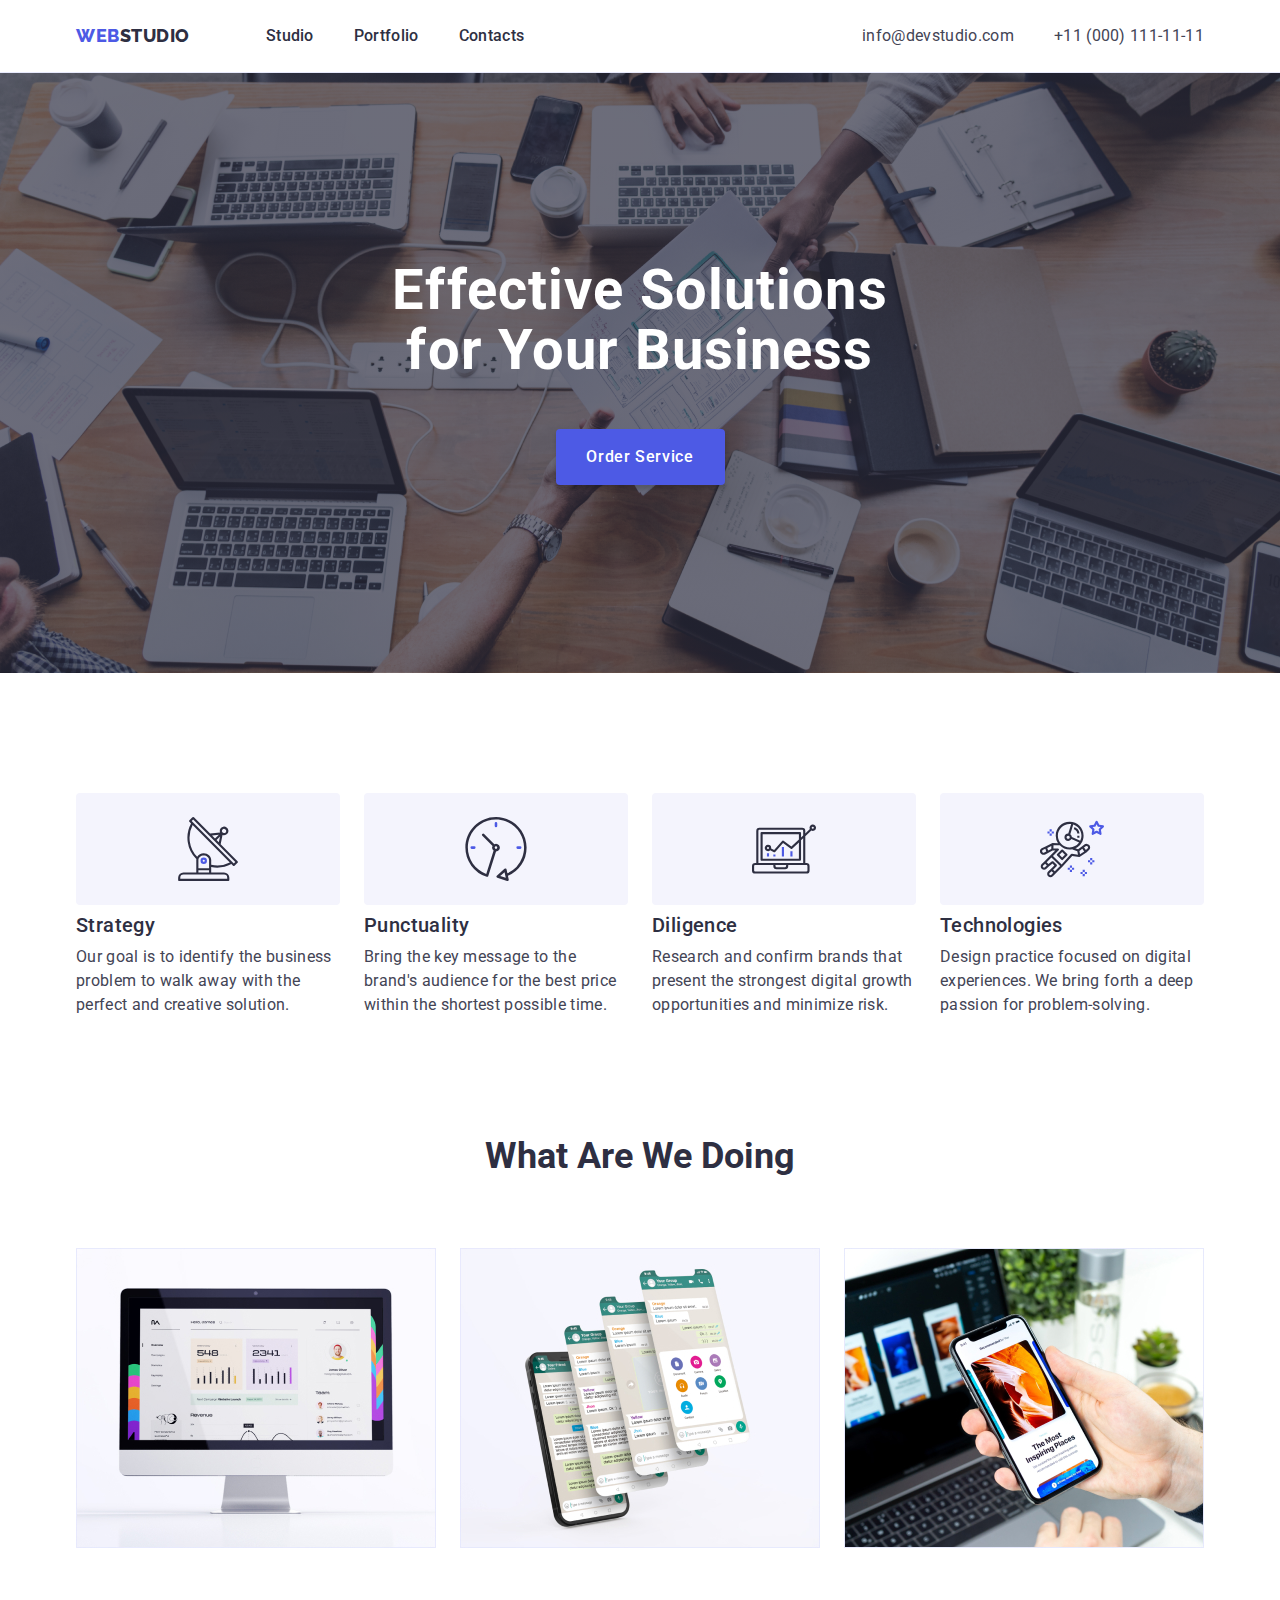
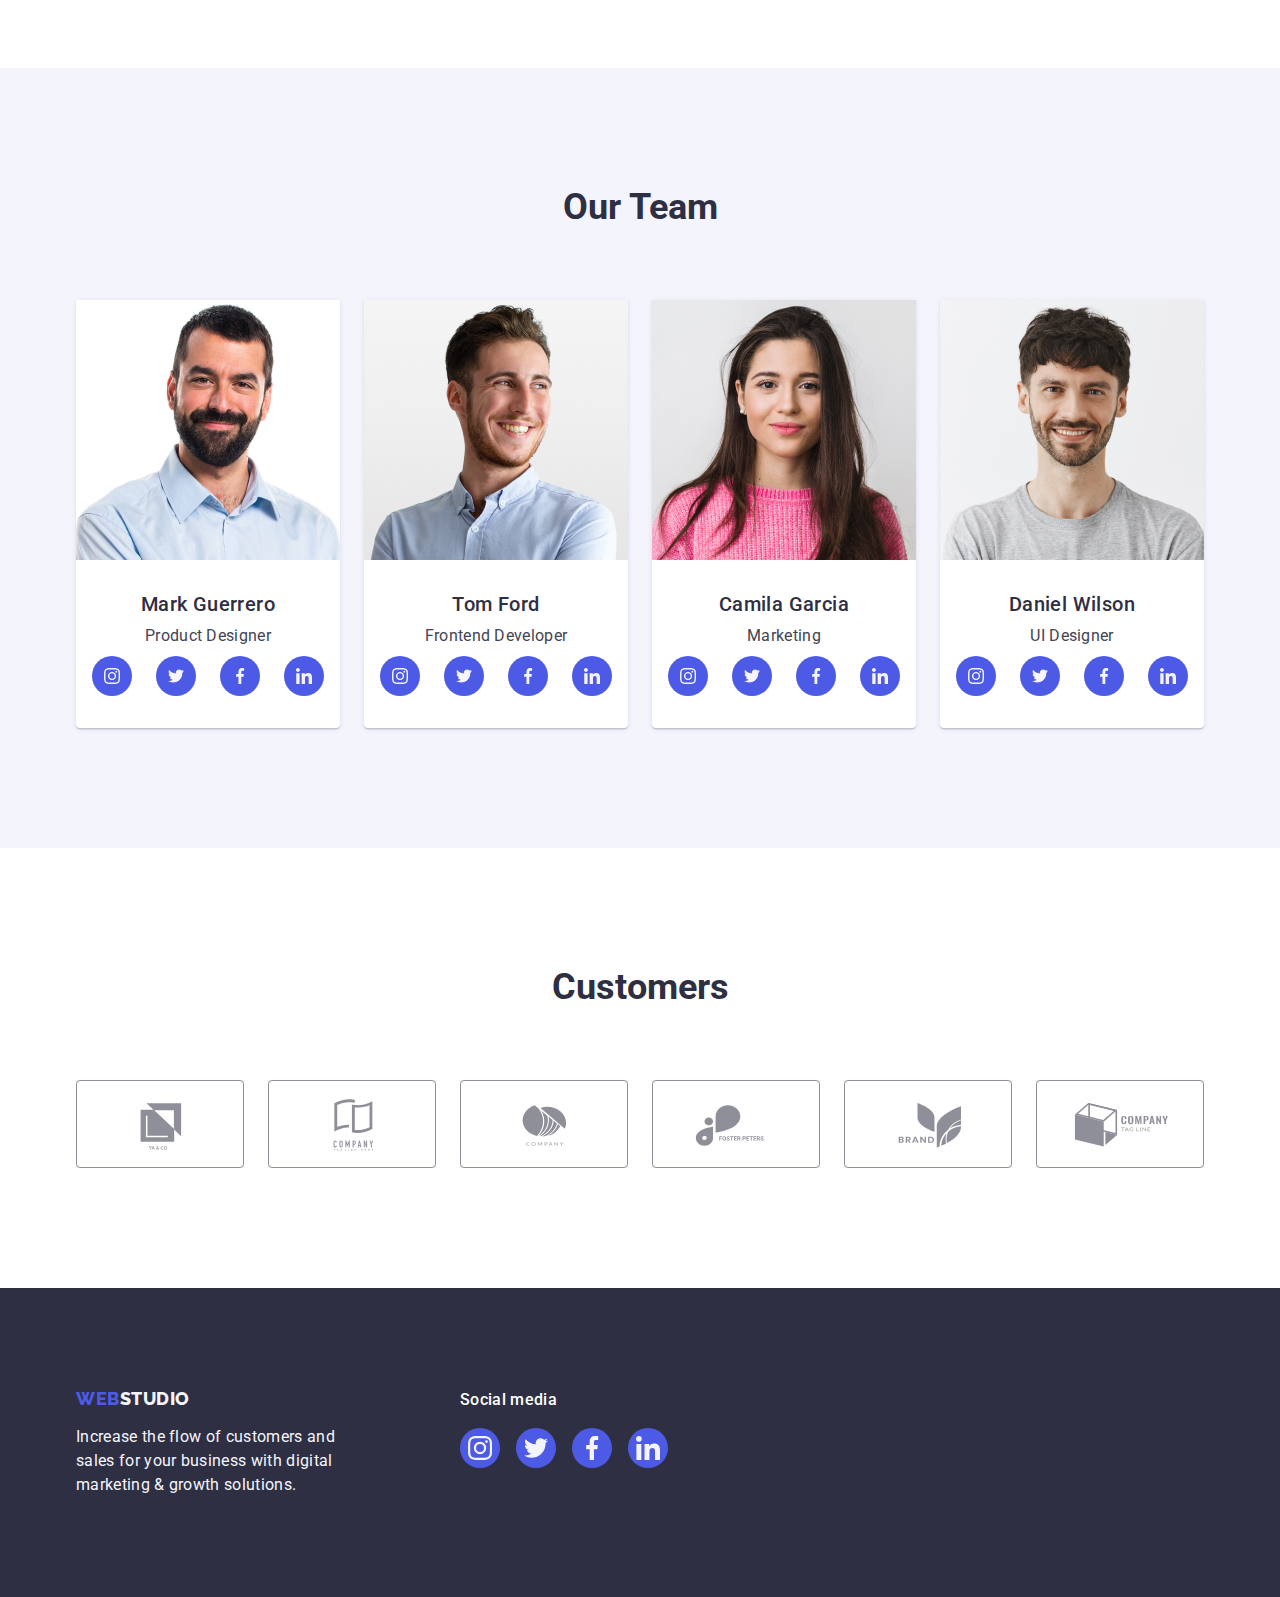
==== index.html @ 90d9a867 "Initial commit" ====
<!DOCTYPE html>
<html lang="en">
  <head>
    <meta charset="UTF-8" />
    <meta http-equiv="X-UA-Compatible" content="IE=edge" />
    <meta name="viewport" content="width=device-width, initial-scale=1.0" />
    <title>WebStudio</title>
    <!-- Fonts -->
    <link rel="preconnect" href="https://fonts.googleapis.com" />
    <link rel="preconnect" href="https://fonts.gstatic.com" crossorigin />
    <link
      href="https://fonts.googleapis.com/css2?family=Raleway:wght@800&family=Roboto:wght@400;500;700;900&display=swap"
      rel="stylesheet"
    />
    <!-- Normalize styles -->
    <link
      rel="stylesheet"
      href="https://cdn.jsdelivr.net/npm/modern-normalize@1.1.0/modern-normalize.min.css"
    />
    <!-- Custom styles -->
    <link rel="stylesheet" href="./css/styles.css" />
  </head>
  <body>
    <!-- Header section -->
    <header class="header">
      <div class="container container-nav">
        <nav class="nav">
          <!-- Logo -->
          <a href="./index.html" class="link logo"
            >Web<span class="logo-dark">Studio</span></a
          >
          <!-- Navigation -->
          <ul class="list header-nav-list">
            <li class="header-nav-item">
              <a class="link" href="./index.html">Studio</a>
            </li>
            <li class="header-nav-item">
              <a class="link" href="./portfolio.html">Portfolio</a>
            </li>
            <li class="header-nav-item">
              <a class="link" href="">Contacts</a>
            </li>
          </ul>
        </nav>
        <!-- Contacts -->
        <address class="address container-address">
          <ul class="list address-list">
            <li>
              <a class="link" href="mailto:info@devstudio.com"
                >info@devstudio.com</a
              >
            </li>
            <li>
              <a class="link" href="tel:+110001111111">+11 (000) 111-11-11</a>
            </li>
          </ul>
        </address>
      </div>
    </header>
    <main class="main">
      <!-- Hero section-1 -->
      <section class="hero">
        <div class="container">
          <h1 class="hero-title">Effective Solutions for Your Business</h1>
          <button class="button" type="button">Order Service</button>
        </div>
      </section>
      <!-- Benefits section-2 -->
      <section class="benefits-section section">
        <div class="container">
          <h2 class="section-title visually-hidden">Benefits</h2>
          <ul class="list benefits-list">
            <li class="benefits-descr">
              <div class="benefits-bgc-icon">
                <svg class="benefits-icon" width="64" height="64">
                  <use href="./images/icon.svg#icon-antenna"></use>
                </svg>
              </div>
              <h3 class="sub-title">Strategy</h3>
              <p class="text">
                Our goal is to identify the business problem to walk away with
                the perfect and creative solution.
              </p>
            </li>
            <li class="benefits-descr">
              <div class="benefits-bgc-icon">
                <svg class="benefits-icon" width="64" height="64">
                  <use href="./images/icon.svg#icon-clock"></use>
                </svg>
              </div>
              <h3 class="sub-title">Punctuality</h3>
              <p class="text">
                Bring the key message to the brand's audience for the best price
                within the shortest possible time.
              </p>
            </li>
            <li class="benefits-descr">
              <div class="benefits-bgc-icon">
                <svg class="benefits-icon" width="64" height="64">
                  <use href="./images/icon.svg#icon-diagram"></use>
                </svg>
              </div>
              <h3 class="sub-title">Diligence</h3>
              <p class="text">
                Research and confirm brands that present the strongest digital
                growth opportunities and minimize risk.
              </p>
            </li>
            <li class="benefits-descr">
              <div class="benefits-bgc-icon">
                <svg class="benefits-icon" width="64" height="64">
                  <use href="./images/icon.svg#icon-astronaut"></use>
                </svg>
              </div>
              <h3 class="sub-title">Technologies</h3>
              <p class="text">
                Design practice focused on digital experiences. We bring forth a
                deep passion for problem-solving.
              </p>
            </li>
          </ul>
        </div>
      </section>
      <!-- SERVICES SECTION-3 -->
      <section class="services-section">
        <div class="container">
          <h2 class="section-title">What are we doing</h2>
          <ul class="list services-list">
            <li class="services-descr">
              <img
                src="./images/img-1.jpg"
                alt="PC monitor"
                width="360"
                height="300"
              />
            </li>
            <li class="services-descr">
              <img
                src="./images/img-2.jpg"
                alt="Phone app"
                width="360"
                height="300"
              />
            </li>
            <li class="services-descr">
              <img
                src="./images/img-3.jpg"
                alt="Mobile phone"
                width="360"
                height="300"
              />
            </li>
          </ul>
        </div>
      </section>
      <!-- Team section-4 -->
      <section class="section team-section">
        <div class="container">
          <h2 class="section-title">Our Team</h2>
          <ul class="list team-list">
            <li class="team-card">
              <img
                src="./images/team/mark-guerrero.jpg"
                alt="Mark Guerrero"
                width="264"
                height="260"
              />
              <div class="team-descr">
                <h3 class="sub-title">Mark Guerrero</h3>
                <p class="text member-descr">Product Designer</p>
                <ul class="socials list">
                  <li class="socials-item">
                    <a
                      class="socials-link link"
                      href="https://www.instagram.com"
                      target="_blank"
                      rel="noopener noreferrer"
                      aria-label="Instagram icon"
                    >
                      <svg class="socials-icon" width="16" height="16">
                        <use href="./images/icon.svg#icon-instagram"></use>
                      </svg>
                    </a>
                  </li>
                  <li class="socials-item">
                    <a
                      class="socials-link link"
                      href="https://www.twitter.com"
                      target="_blank"
                      rel="noopener noreferrer"
                      aria-label="Twitter icon"
                    >
                      <svg class="socials-icon" width="16" height="16">
                        <use href="./images/icon.svg#icon-twitter"></use>
                      </svg>
                    </a>
                  </li>
                  <li class="socials-item">
                    <a
                      class="socials-link link"
                      href="https://www.facebook.com"
                      target="_blank"
                      rel="noopener noreferrer"
                      aria-label="Facebook icon"
                    >
                      <svg class="socials-icon" width="16" height="16">
                        <use href="./images/icon.svg#icon-facebook"></use>
                      </svg>
                    </a>
                  </li>
                  <li class="socials-item">
                    <a
                      class="socials-link link"
                      href="https://www.linkedin.com"
                      target="_blank"
                      rel="noopener noreferrer"
                      aria-label="Linkedin icon"
                    >
                      <svg class="socials-icon" width="16" height="16">
                        <use href="./images/icon.svg#icon-linkedin"></use>
                      </svg>
                    </a>
                  </li>
                </ul>
              </div>
            </li>
            <li class="team-card">
              <img
                src="./images/team/tom-ford.jpg"
                alt="Tom Ford"
                width="264"
                height="260"
              />
              <div class="team-descr">
                <h3 class="sub-title">Tom Ford</h3>
                <p class="text member-descr">Frontend Developer</p>
                <ul class="socials list">
                  <li class="socials-item">
                    <a
                      class="socials-link link"
                      href="https://www.instagram.com"
                      target="_blank"
                      rel="noopener noreferrer"
                      aria-label="Instagram icon"
                    >
                      <svg class="socials-icon" width="16" height="16">
                        <use href="./images/icon.svg#icon-instagram"></use>
                      </svg>
                    </a>
                  </li>
                  <li class="socials-item">
                    <a
                      class="socials-link link"
                      href="https://www.twitter.com"
                      target="_blank"
                      rel="noopener noreferrer"
                      aria-label="Twitter icon"
                    >
                      <svg class="socials-icon" width="16" height="16">
                        <use href="./images/icon.svg#icon-twitter"></use>
                      </svg>
                    </a>
                  </li>
                  <li class="socials-item">
                    <a
                      class="socials-link link"
                      href="https://www.facebook.com"
                      target="_blank"
                      rel="noopener noreferrer"
                      aria-label="Facebook icon"
                    >
                      <svg class="socials-icon" width="16" height="16">
                        <use href="./images/icon.svg#icon-facebook"></use>
                      </svg>
                    </a>
                  </li>
                  <li class="socials-item">
                    <a
                      class="socials-link link"
                      href="https://www.linkedin.com"
                      target="_blank"
                      rel="noopener noreferrer"
                      aria-label="Linkedin icon"
                    >
                      <svg class="socials-icon" width="16" height="16">
                        <use href="./images/icon.svg#icon-linkedin"></use>
                      </svg>
                    </a>
                  </li>
                </ul>
              </div>
            </li>
            <li class="team-card">
              <img
                src="./images/team/camila-garcia.jpg"
                alt="Camila Garcia"
                width="264"
                height="260"
              />
              <div class="team-descr">
                <h3 class="sub-title">Camila Garcia</h3>
                <p class="text member-descr">Marketing</p>
                <ul class="socials list">
                  <li class="socials-item">
                    <a
                      class="socials-link link"
                      href="https://www.instagram.com"
                      target="_blank"
                      rel="noopener noreferrer"
                      aria-label="Instagram icon"
                    >
                      <svg class="socials-icon" width="16" height="16">
                        <use href="./images/icon.svg#icon-instagram"></use>
                      </svg>
                    </a>
                  </li>
                  <li class="socials-item">
                    <a
                      class="socials-link link"
                      href="https://www.twitter.com"
                      target="_blank"
                      rel="noopener noreferrer"
                      aria-label="Twitter icon"
                    >
                      <svg class="socials-icon" width="16" height="16">
                        <use href="./images/icon.svg#icon-twitter"></use>
                      </svg>
                    </a>
                  </li>
                  <li class="socials-item">
                    <a
                      class="socials-link link"
                      href="https://www.facebook.com"
                      target="_blank"
                      rel="noopener noreferrer"
                      aria-label="Facebook icon"
                    >
                      <svg class="socials-icon" width="16" height="16">
                        <use href="./images/icon.svg#icon-facebook"></use>
                      </svg>
                    </a>
                  </li>
                  <li class="socials-item">
                    <a
                      class="socials-link link"
                      href="https://www.linkedin.com"
                      target="_blank"
                      rel="noopener noreferrer"
                      aria-label="Linkedin icon"
                    >
                      <svg class="socials-icon" width="16" height="16">
                        <use href="./images/icon.svg#icon-linkedin"></use>
                      </svg>
                    </a>
                  </li>
                </ul>
              </div>
            </li>
            <li class="team-card">
              <img
                src="./images/team/daniel-wilson.jpg"
                alt="Mark Guerrero"
                width="264"
                height="260"
              />
              <div class="team-descr">
                <h3 class="sub-title">Daniel Wilson</h3>
                <p class="text member-descr">UI Designer</p>
                <ul class="socials list">
                  <li class="socials-item">
                    <a
                      class="socials-link link"
                      href="https://www.instagram.com"
                      target="_blank"
                      rel="noopener noreferrer"
                      aria-label="Instagram icon"
                    >
                      <svg class="socials-icon" width="16" height="16">
                        <use href="./images/icon.svg#icon-instagram"></use>
                      </svg>
                    </a>
                  </li>
                  <li class="socials-item">
                    <a
                      class="socials-link link"
                      href="https://www.twitter.com"
                      target="_blank"
                      rel="noopener noreferrer"
                      aria-label="Twitter icon"
                    >
                      <svg class="socials-icon" width="16" height="16">
                        <use href="./images/icon.svg#icon-twitter"></use>
                      </svg>
                    </a>
                  </li>
                  <li class="socials-item">
                    <a
                      class="socials-link link"
                      href="https://www.facebook.com"
                      target="_blank"
                      rel="noopener noreferrer"
                      aria-label="Facebook icon"
                    >
                      <svg class="socials-icon" width="16" height="16">
                        <use href="./images/icon.svg#icon-facebook"></use>
                      </svg>
                    </a>
                  </li>
                  <li class="socials-item">
                    <a
                      class="socials-link link"
                      href="https://www.linkedin.com"
                      target="_blank"
                      rel="noopener noreferrer"
                      aria-label="Linkedin icon"
                    >
                      <svg class="socials-icon" width="16" height="16">
                        <use href="./images/icon.svg#icon-linkedin"></use>
                      </svg>
                    </a>
                  </li>
                </ul>
              </div>
            </li>
          </ul>
        </div>
      </section>
      <!-- CUSTOMERS -->
      <section class="section">
        <div class="container">
          <h2 class="section-title">Customers</h2>
          <ul class="list clients-list">
            <li class="clients-item">
              <a class="clients-link link" href="">
                <svg class="clients-icon" width="104" height="56">
                  <use href="./images/icon.svg#icon-Company-1"></use>
                </svg>
              </a>
            </li>
            <li class="clients-item">
              <a class="link clients-link" href="">
                <svg class="clients-icon" width="104" height="56">
                  <use href="./images/icon.svg#icon-Company-2"></use>
                </svg>
              </a>
            </li>
            <li class="clients-item">
              <a class="clients-link link" href="">
                <svg class="clients-icon" width="104" height="56">
                  <use href="./images/icon.svg#icon-Company-3"></use>
                </svg>
              </a>
            </li>
            <li class="clients-item">
              <a class="clients-link link" href="">
                <svg class="clients-icon" width="104" height="56">
                  <use href="./images/icon.svg#icon-Company-4"></use>
                </svg>
              </a>
            </li>
            <li class="clients-item">
              <a class="clients-link link" href="">
                <svg class="clients-icon" width="104" height="56">
                  <use href="./images/icon.svg#icon-Company-5"></use>
                </svg>
              </a>
            </li>
            <li class="clients-item">
              <a class="clients-link link" href="">
                <svg class="clients-icon" width="104" height="56">
                  <use href="./images/icon.svg#icon-Company-6"></use>
                </svg>
              </a>
            </li>
          </ul>
        </div>
      </section>
    </main>
    <!-- Footer section -->
    <footer class="footer">
      <div class="container footer-content">
        <div>
          <a class="logo link" href="./index.html"
            >Web<span class="logo-footer">Studio</span></a
          >
          <p class="text footer-text">
            Increase the flow of customers and sales for your business with
            digital marketing & growth solutions.
          </p>
        </div>
        <div>
          <p class="footer-socials-title">Social media</p>
          <ul class="footer-socials-list list">
            <li class="footer-socials-item">
              <a
                class="footer-socials-link link"
                href="https://www.instagram.com"
                target="_blank"
                rel="noopener noreferrer"
                aria-label="Instagram icon"
              >
                <svg class="footer-socials-icon" width="24" height="24">
                  <use href="./images/icon.svg#icon-instagram"></use>
                </svg>
              </a>
            </li>
            <li class="footer-socials-item">
              <a
                class="footer-socials-link link"
                href="https://www.twitter.com"
                target="_blank"
                rel="noopener noreferrer"
                aria-label="Instagram icon"
              >
                <svg class="footer-socials-icon" width="24" height="24">
                  <use href="./images/icon.svg#icon-twitter"></use>
                </svg>
              </a>
            </li>
            <li class="footer-socials-item">
              <a
                class="footer-socials-link link"
                href="https://www.facebook.com"
                target="_blank"
                rel="noopener noreferrer"
                aria-label="Instagram icon"
              >
                <svg class="footer-socials-icon" width="24" height="24">
                  <use href="./images/icon.svg#icon-facebook"></use>
                </svg>
              </a>
            </li>
            <li class="footer-socials-item">
              <a
                class="footer-socials-link link"
                href="https://www.linkedin.com"
                target="_blank"
                rel="noopener noreferrer"
                aria-label="Instagram icon"
              >
                <svg class="footer-socials-icon" width="24" height="24">
                  <use href="./images/icon.svg#icon-linkedin"></use>
                </svg>
              </a>
            </li>
          </ul>
        </div>
      </div>
    </footer>
  </body>
</html>
---- css/styles.css ----
/**
  |============================
  | ROOT PROPERTIES
  |============================
*/
:root {
  --text-color: #434455;
  --dark-color: #2e2f42;
  --subtle-text: #8e8f99;
  --white-color: #ffffff;
  --cloud-color: #f4f4fd;
  --cornflower-accent: #e7e9fc;
  --primary-brand: #4d5ae5;
  --pressed-state-color: #404bbf;
  --success-color: #31d0aa;
}

/**
  |============================
  | GLOBAL STYLES
  |============================
*/
body {
  font-family: "Roboto", sans-serif;
  color: var(--text-color);
  background-color: var(--white-color);
}
/* Reset start */
img {
  display: block;
  max-width: 100%;
  height: auto;
}
h1,
h2,
h3,
h4,
h5,
h6,
p {
  margin-top: 0;
  margin-bottom: 0;
}
.list {
  list-style: none;
  margin: 0;
  padding: 0;
}
.link {
  text-decoration: none;
  color: currentColor;
}
button {
  font-family: inherit;
  color: currentColor;
  cursor: pointer;
}

/* Reset end */
.section {
  padding-top: 120px;
  padding-bottom: 120px;
}
.container {
  width: 1158px;
  margin-left: auto;
  margin-right: auto;
  padding-left: 15px;
  padding-right: 15px;

  /* outline: 2px solid red;
  outline-offset: -2px; */
}

/* BASE STYLES */

.text {
  line-height: 1.5;
  letter-spacing: 0.02em;
  color: var(--text-color);
}
/**
  |============================
  |      HEADER STYLES
  |============================
*/
.header {
  border-bottom: 1px solid var(--cornflower-accent);
  box-shadow: 0px 2px 1px rgba(46, 47, 66, 0.08),
    0px 1px 1px rgba(46, 47, 66, 0.16), 0px 1px 6px rgba(46, 47, 66, 0.08);
}
.container-nav {
  display: flex;
  align-items: center;
}
.nav {
  display: flex;
  align-items: center;
}

.header-nav-list {
  display: flex;
  align-items: center;
  gap: 40px;
}
.header-nav-list .link {
  display: block;
  padding-top: 24px;
  padding-bottom: 24px;
  font-weight: 500;
  line-height: 1.5;
  letter-spacing: 0.02em;
}
.header-nav-list .link:hover,
.link:focus {
  color: var(--pressed-state-color);
}
.header-contact {
  margin-right: 40px;
}
/* LOGO STYLES */
.logo {
  font-family: "Raleway", sans-serif;
  font-weight: 800;
  font-size: 18px;
  line-height: 1.17;
  margin-right: 76px;
  align-items: center;
  letter-spacing: 0.03em;
  text-transform: uppercase;
  color: var(--primary-brand);
}
.logo-dark {
  color: var(--dark-color);
}
.logo-footer {
  color: var(--cloud-color);
}

/* NAVIGATION */

.header-nav-list .link {
  font-weight: 500;
  line-height: 1.5;
  letter-spacing: 0.02em;
  color: var(--dark-color);
}

.site-nvg .link:hover,
.link:focus {
  color: var(--pressed-state-color);
}

/* CONTACTS */
.address {
  font-style: normal;
}
.address .link {
  line-height: 1.5;
  letter-spacing: 0.02em;
  color: var(--text-color);
}
.address .link:hover,
.link:focus {
  color: var(--pressed-state-color);
}
.container-address {
  display: flex;
  margin-left: auto;
}
.address-list {
  display: flex;
  gap: 40px;
}
/**
  |============================
  |           HERO
  |============================
*/
.hero {
  max-width: 1440px;
  margin-left: auto;
  margin-right: auto;
  padding-top: 188px;
  padding-bottom: 188px;
  background-image: linear-gradient(
      rgba(46, 47, 66, 0.7),
      rgba(46, 47, 66, 0.7)
    ),
    url(../images/hero/people-office.jpg);
  background-color: var(--dark-color);
  background-repeat: no-repeat;
  background-position: center;
  background-size: cover;
}
.hero-title {
  display: block;
  margin-left: auto;
  margin-right: auto;
  margin-bottom: 48px;
  max-width: 496px;
  font-weight: 700;
  font-size: 56px;
  line-height: 1.07;
  text-align: center;
  letter-spacing: 0.02em;
  color: var(--white-color);
}
.hero .button {
  display: block;
  margin-left: auto;
  margin-right: auto;
  min-width: 169px;
  height: 56px;
  border: none;

  color: var(--white-color);
  background-color: var(--primary-brand);
}
/* BUTTON */

.hero .button:hover,
.button:focus {
  background-color: var(--pressed-state-color);
}
.button {
  border: 1px solid var(--cornflower-accent);
  border-radius: 4px;
  padding: 12px 24px;
  text-align: center;
  font-family: inherit;
  font-size: 16px;
  font-weight: 500;
  letter-spacing: 0.04em;
  line-height: 1.5;
  cursor: pointer;
  box-shadow: 0px 4px 4px rgba(0, 0, 0, 0.15);
  color: var(--primary-brand);
  background-color: var(--cloud-color);
}

.button:hover,
.button:focus {
  background-color: var(--pressed-state-color);
}

/* BENEFITS SECTION */
.visually-hidden {
  position: absolute;
  width: 1px;
  height: 1px;
  margin: -1px;
  border: 0;
  padding: 0;
  white-space: nowrap;
  clip-path: inset(100%);
  clip: rect(0 0 0 0);
  overflow: hidden;
}

.benefits-section {
  padding: 120px 0;
}

.benefits-list {
  display: flex;
  flex-wrap: wrap;
  gap: 24px;
}

.benefits-descr {
  flex-basis: calc((100% - 72px) / 4);
}
.sub-title {
  margin-bottom: 8px;
  font-weight: 500;
  font-size: 20px;
  line-height: 1.2;
  letter-spacing: 0.02em;
  color: var(--dark-color);
}
/* Benefits icon */

.benefits-bgc-icon {
  display: flex;
  justify-content: center;
  align-items: center;
  width: 264px;
  height: 112px;
  border-radius: 4px;
  margin-bottom: 8px;
  background-color: var(--cloud-color);
}

/* SERVICES SECTION */
.services-section {
  padding-bottom: 120px;
}
.services-list {
  display: flex;
  flex-wrap: wrap;
  gap: 24px;
}
.services-descr {
  flex-basis: calc((100% - 48px) / 3);
}
.section-title {
  margin-bottom: 72px;

  font-weight: 700;
  font-size: 36px;
  line-height: 1.1;
  text-transform: capitalize;
  text-align: center;
  color: var(--dark-color);
}
/**
  |============================
  | FOOTER
  |============================
*/
.footer {
  padding-top: 100px;
  padding-bottom: 100px;
  background: var(--dark-color);
}
.footer-content {
  display: flex;
  align-items: baseline;
  gap: 120px;
}

.footer .logo {
  display: inline-block;
  margin-bottom: 16px;
}
.footer-text {
  display: block;
  margin-right: auto;
  width: 264px;
  height: 72px;
  color: var(--cloud-color);
}
/* FOOTER SOCIALS */
.footer-socials-title {
  margin-bottom: 16px;
  font-weight: 500;
  font-size: 16px;
  letter-spacing: 0.02em;
  line-height: 0.5;
  line-height: 1.5;
  color: var(--white-color);
}
.footer-socials-list {
  display: flex;
  justify-content: center;
  gap: 16px;
}
.footer-socials-link {
  display: flex;
  width: 40px;
  height: 40px;
  justify-content: center;
  align-items: center;
  background-color: var(--primary-brand);
  border-radius: 50%;
}
.footer-socials-icon {
  fill: var(--cloud-color);
}
.footer-socials-link:hover,
.footer-socials-link:focus {
  background-color: var(--success-color);
}

/* TEAM SECTION */
.team-section {
  background: var(--cloud-color);
}
.team-card {
  background-color: var(--white-color);
  box-shadow: 0px 1px 6px rgba(46, 47, 66, 0.08),
    0px 1px 1px rgba(46, 47, 66, 0.16), 0px 2px 1px rgba(46, 47, 66, 0.08);
  border-radius: 0px 0px 4px 4px;
}
.team-list {
  display: flex;
  flex-wrap: wrap;
  gap: 24px;
}

.team-list .team-card {
  flex-basis: calc((100% - 72px) / 4);
}
.team-descr {
  padding-top: 32px;
  padding-bottom: 32px;
  padding-left: 0;
  padding-right: 0;
}
.team-list .sub-title {
  text-align: center;
}
.member-descr {
  margin-bottom: 8px;
  text-align: center;
}

/**
  |============================
  | SOCIALS ICON
  |============================
*/
.socials {
  display: flex;
  justify-content: center;
  gap: 24px;
}

.socials-link {
  display: flex;
  width: 40px;
  height: 40px;
  background-color: var(--primary-brand);
  border-radius: 50%;
  justify-content: center;
  align-items: center;
  fill: var(--white-color);
}

.socials-link:hover,
.socials-link:focus {
  background-color: var(--pressed-state-color);
}
.socials-icon {
  fill: var(--cloud-color);
}
/**
  |============================
  | CUSTOMERS STYLES
  |============================
*/
.clients-item {
  width: calc((100% - 120px) / 6);
  height: 88px;
}

.clients-list {
  display: flex;
  justify-content: center;
  align-items: center;
  gap: 24px;
}
.clients-link {
  display: flex;
  align-items: center;
  justify-content: center;
  border: 1px solid var(--subtle-text);
  border-radius: 4px;
  width: 168px;
  height: 88px;
  padding: 16px 32px;
  height: 100%;
  color: var(--subtle-text);
}
.clients-link:hover,
.clients-link:focus {
  border-color: var(--pressed-state-color);
  color: var(--pressed-state-color);
}

.clients-icon {
  fill: currentColor;
}

/**
  |============================
  |          PORTFOLIO
  |============================
*/
.portfolio-section {
  padding-top: 96px;
  padding-bottom: 120px;
}
.filter-list {
  display: flex;
  justify-content: center;
  gap: 24px;
  margin-bottom: 72px;
}
.filter-list .button:hover,
.button:focus {
  border-radius: 4px;
  border: 1px solid transparent;
  box-shadow: 0px 3px 1px rgba(0, 0, 0, 0.1), 0px 2px 1px rgba(0, 0, 0, 0.08),
    0px 2px 2px rgba(0, 0, 0, 0.12);
  color: var(--white-color);
  background-color: var(--pressed-state-color);
}

/* Work examples */

.portfolio-list {
  display: flex;
  flex-wrap: wrap;
  row-gap: 48px;
  column-gap: 24px;
}
.portfolio-item {
  flex-basis: calc((100% - 48px) / 3);
}
.portfolio-descr {
  padding-top: 32px;
  padding-bottom: 32px;
  padding-right: 16px;
  padding-left: 16px;
  border: 1px solid var(--cornflower-accent);
  border-top: none;
}
.portfolio-link {
  display: block;
}

.portfolio-link:hover,
.portfolio-link:focus {
  box-shadow: 0px 1px 6px rgba(46, 47, 66, 0.08),
    0px 1px 1px rgba(46, 47, 66, 0.16), 0px 2px 1px rgba(46, 47, 66, 0.08);
}
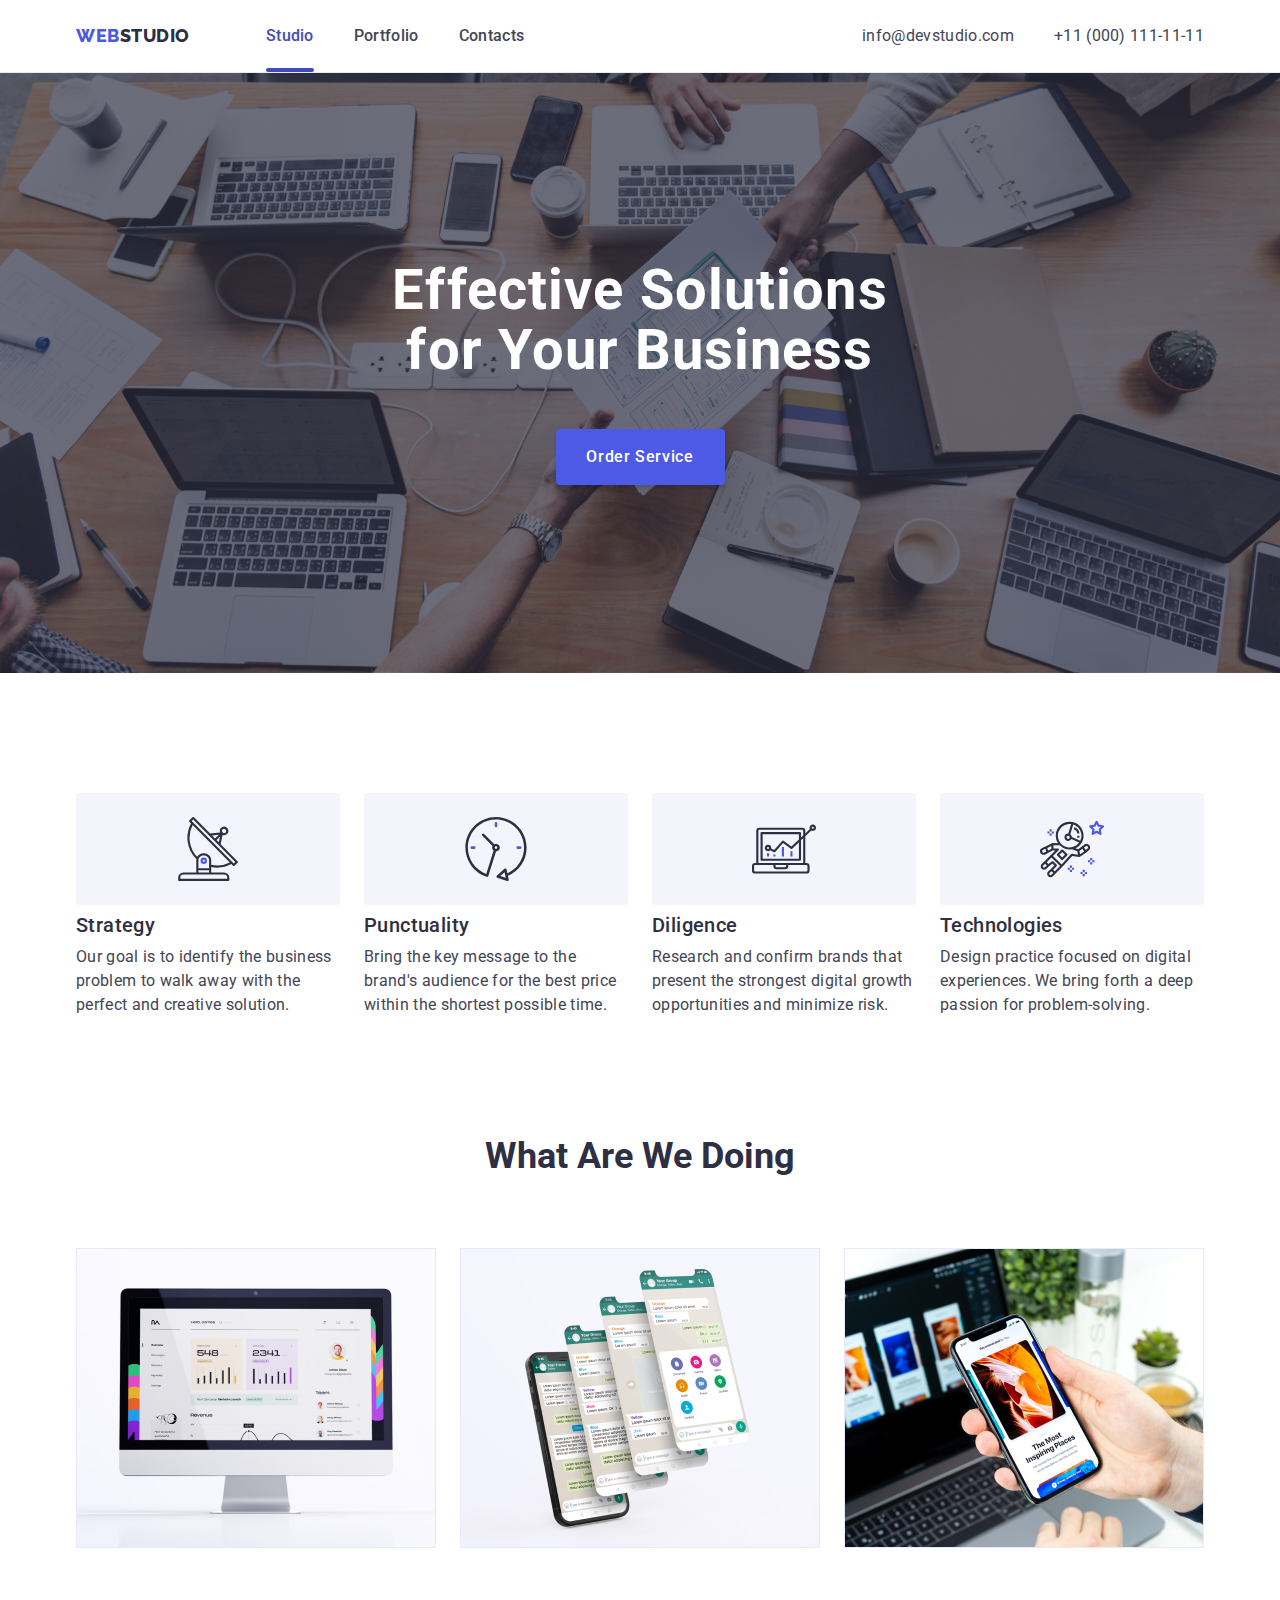
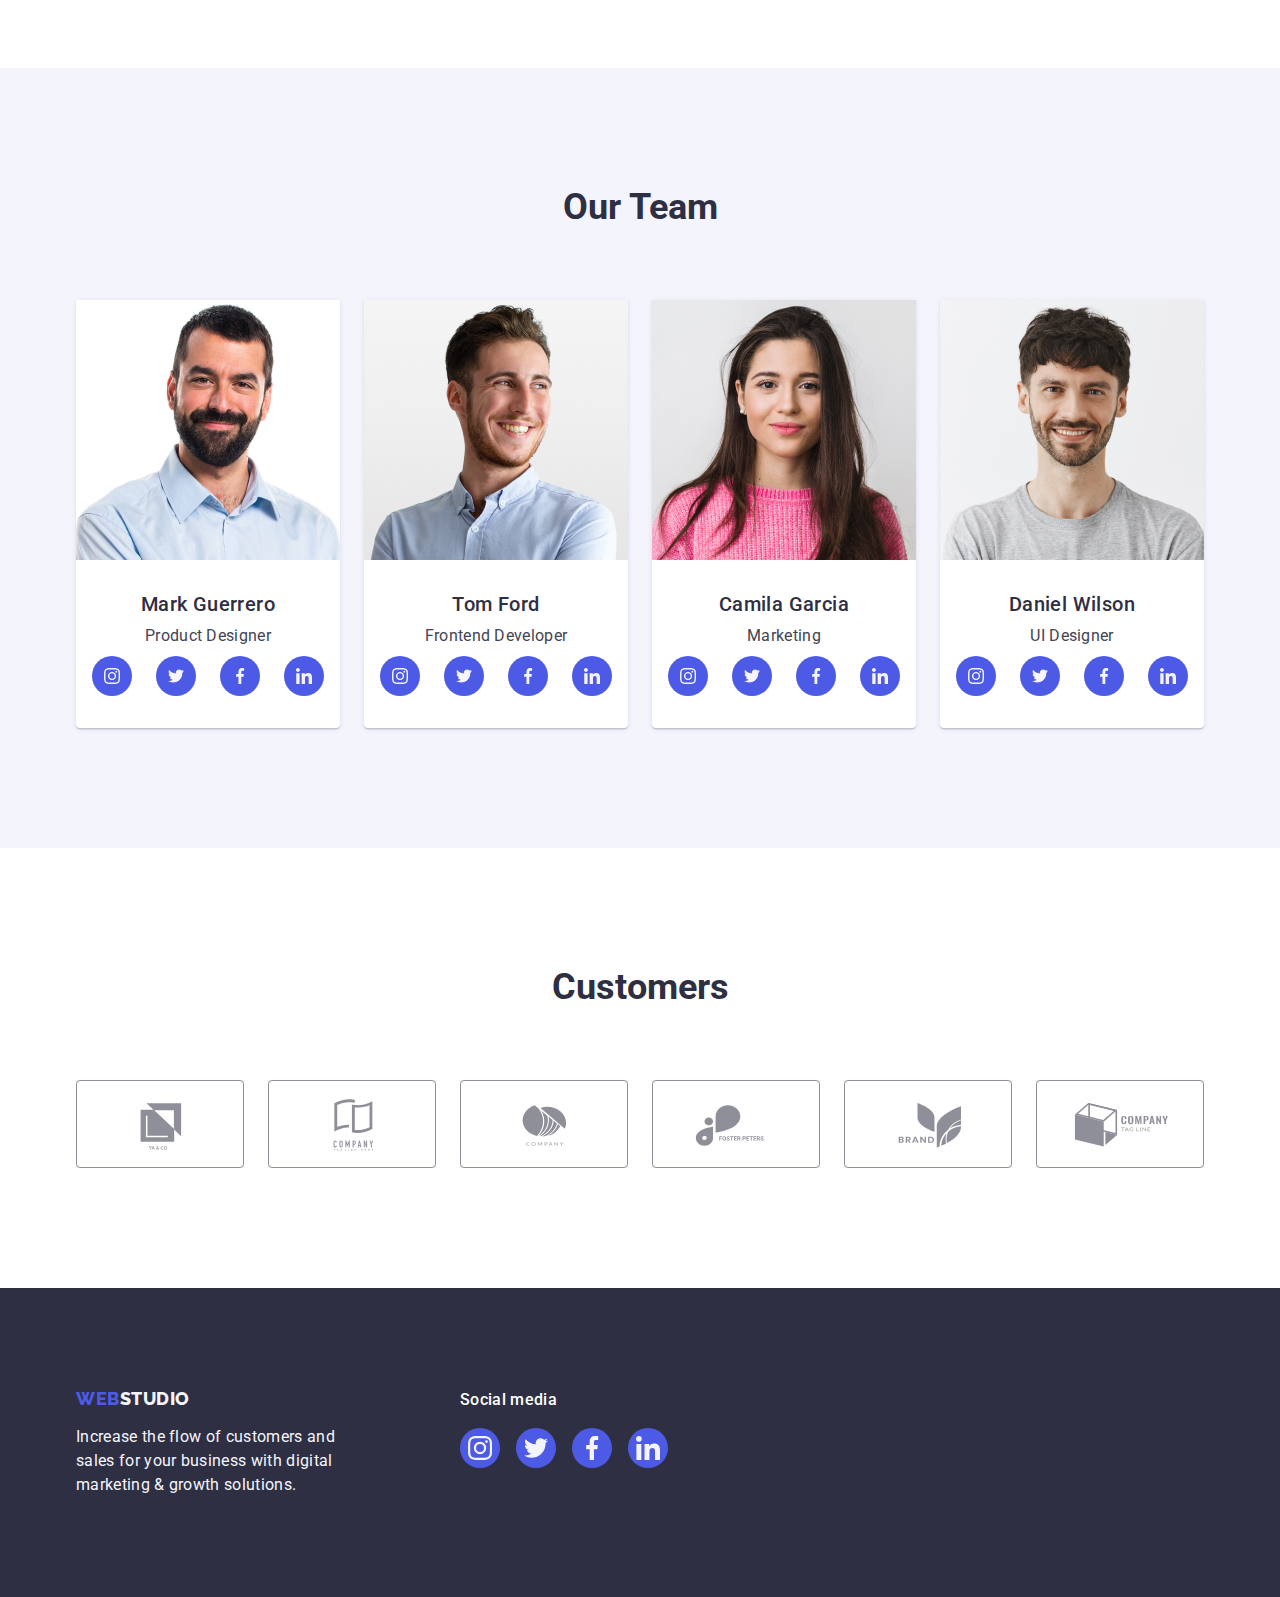
==== commit 9efdfb01: "HW-05-22.04.23" ====
--- a/index.html
+++ b/index.html
@@ -32,7 +32,7 @@
           <!-- Navigation -->
           <ul class="list header-nav-list">
             <li class="header-nav-item">
-              <a class="link" href="./index.html">Studio</a>
+              <a class="link current" href="./index.html">Studio</a>
             </li>
             <li class="header-nav-item">
               <a class="link" href="./portfolio.html">Portfolio</a>
@@ -62,7 +62,9 @@
       <section class="hero">
         <div class="container">
           <h1 class="hero-title">Effective Solutions for Your Business</h1>
-          <button class="button" type="button">Order Service</button>
+          <button class="button" type="button" data-modal-open>
+            Order Service
+          </button>
         </div>
       </section>
       <!-- Benefits section-2 -->
@@ -547,5 +549,16 @@
         </div>
       </div>
     </footer>
+    <!-- MODAL WINDOW -->
+    <div class="backdrop is-hidden" data-modal>
+      <div class="modal">
+        <button class="modal-btn" type="button" data-modal-close>
+          <svg class="modal-icon" width="8" height="8">
+            <use href="./images/icon.svg#icon-close-modal"></use>
+          </svg>
+        </button>
+      </div>
+    </div>
+    <script src="./js/modal.js"></script>
   </body>
 </html>
--- a/css/styles.css
+++ b/css/styles.css
@@ -9,10 +9,14 @@
   --subtle-text: #8e8f99;
   --white-color: #ffffff;
   --cloud-color: #f4f4fd;
+  --modal-bcg: #fcfcfc;
   --cornflower-accent: #e7e9fc;
   --primary-brand: #4d5ae5;
   --pressed-state-color: #404bbf;
   --success-color: #31d0aa;
+  /* ANIMATION */
+  --primary-duration: 250ms;
+  --primary-timing-function: cubic-bezier(0.4, 0, 0.2, 1);
 }
 
 /**
@@ -49,6 +53,7 @@
 .link {
   text-decoration: none;
   color: currentColor;
+  /* transition: color var(--primary-duration) var(--primary-timing-function); */
 }
 button {
   font-family: inherit;
@@ -100,21 +105,38 @@
 
 .header-nav-list {
   display: flex;
-  align-items: center;
   gap: 40px;
 }
 .header-nav-list .link {
+  position: relative;
   display: block;
   padding-top: 24px;
   padding-bottom: 24px;
   font-weight: 500;
   line-height: 1.5;
   letter-spacing: 0.02em;
+  transition: color var(--primary-duration) var(--primary-timing-function);
 }
 .header-nav-list .link:hover,
 .link:focus {
   color: var(--pressed-state-color);
 }
+.current {
+  color: var(--pressed-state-color);
+}
+
+.current::after {
+  content: "";
+  display: block;
+  position: absolute;
+  bottom: 0;
+  left: 0;
+  width: 100%;
+  height: 4px;
+  border-radius: 2px;
+  background-color: var(--pressed-state-color);
+}
+
 .header-contact {
   margin-right: 40px;
 }
@@ -139,18 +161,6 @@
 
 /* NAVIGATION */
 
-.header-nav-list .link {
-  font-weight: 500;
-  line-height: 1.5;
-  letter-spacing: 0.02em;
-  color: var(--dark-color);
-}
-
-.site-nvg .link:hover,
-.link:focus {
-  color: var(--pressed-state-color);
-}
-
 /* CONTACTS */
 .address {
   font-style: normal;
@@ -159,6 +169,7 @@
   line-height: 1.5;
   letter-spacing: 0.02em;
   color: var(--text-color);
+  transition: color var(--primary-duration) var(--primary-timing-function);
 }
 .address .link:hover,
 .link:focus {
@@ -216,6 +227,7 @@
 
   color: var(--white-color);
   background-color: var(--primary-brand);
+  transition: color var(--primary-duration) var(--primary-timing-function);
 }
 /* BUTTON */
 
@@ -364,6 +376,8 @@
   align-items: center;
   background-color: var(--primary-brand);
   border-radius: 50%;
+  transition: background-color var(--primary-duration)
+    var(--primary-timing-function);
 }
 .footer-socials-icon {
   fill: var(--cloud-color);
@@ -371,6 +385,73 @@
 .footer-socials-link:hover,
 .footer-socials-link:focus {
   background-color: var(--success-color);
+}
+
+/**
+  |============================
+  | MODAL WINDOW
+  |============================
+*/
+
+.backdrop {
+  position: fixed;
+  top: 0;
+  left: 0;
+  right: 0;
+  bottom: 0;
+  background-color: rgba(46, 47, 66, 0.4);
+  backdrop-filter: blur(5px);
+  opacity: 1;
+  transition: opacity var(--primary-duration) var(--primary-timing-function),
+    visibility var(--primary-duration) var(--primary-timing-function);
+}
+
+.backdrop.is-hidden {
+  opacity: 0;
+  visibility: hidden;
+  pointer-events: none;
+}
+.modal {
+  position: absolute;
+  top: 50%;
+  left: 50%;
+  transform: translate(-50%, -50%) scale(1);
+  transition: transform var(--primary-duration) var(--primary-timing-function);
+
+  width: 408px;
+  min-height: 576px;
+  background-color: var(--modal-bcg);
+  box-shadow: 0px 1px 1px rgba(0, 0, 0, 0.14), 0px 1px 3px rgba(0, 0, 0, 0.12),
+    0px 2px 1px rgba(0, 0, 0, 0.2);
+  border-radius: 4px;
+}
+.modal-btn {
+  position: absolute;
+  right: 0;
+  top: 0;
+  background-color: var(--cornflower-accent);
+  border-radius: 50%;
+  border: 1px solid rgba(0, 0, 0, 0.1);
+  width: 24px;
+  height: 24px;
+  display: flex;
+  justify-content: center;
+  align-items: center;
+  margin-top: 24px;
+  margin-right: 24px;
+  transition: color var(--primary-duration) var(--primary-timing-function);
+}
+.modal-icon {
+  fill: var(--dark-color);
+}
+.modal-btn:hover,
+.modal-btn:focus {
+  background-color: var(--pressed-state-color);
+  border: 1px solid transparent;
+}
+.modal-btn:hover .modal-icon,
+.modal-btn:focus .modal-icon {
+  fill: var(--white-color);
 }
 
 /* TEAM SECTION */
@@ -426,6 +507,8 @@
   justify-content: center;
   align-items: center;
   fill: var(--white-color);
+  transition: background-color var(--primary-duration)
+    var(--primary-timing-function);
 }
 
 .socials-link:hover,
@@ -462,6 +545,7 @@
   padding: 16px 32px;
   height: 100%;
   color: var(--subtle-text);
+  transition: color var(--primary-duration) var(--primary-timing-function);
 }
 .clients-link:hover,
 .clients-link:focus {
@@ -526,3 +610,32 @@
   box-shadow: 0px 1px 6px rgba(46, 47, 66, 0.08),
     0px 1px 1px rgba(46, 47, 66, 0.16), 0px 2px 1px rgba(46, 47, 66, 0.08);
 }
+.portfolio-item:hover .overlay {
+  transform: translateY(0);
+}
+.product-wrapper {
+  position: relative;
+  overflow: hidden;
+}
+.overlay {
+  position: absolute;
+  top: 0;
+  left: 0;
+  transform: translateY(100%);
+
+  width: 100%;
+  height: 100%;
+
+  padding-top: 40px;
+  padding-left: 32px;
+  padding-right: 32px;
+
+  background-color: var(--primary-brand);
+}
+.overlay-descr {
+  font-weight: 400;
+  font-size: 16px;
+  line-height: 1.5;
+  letter-spacing: 0.02em;
+  color: var(--cloud-color);
+}
